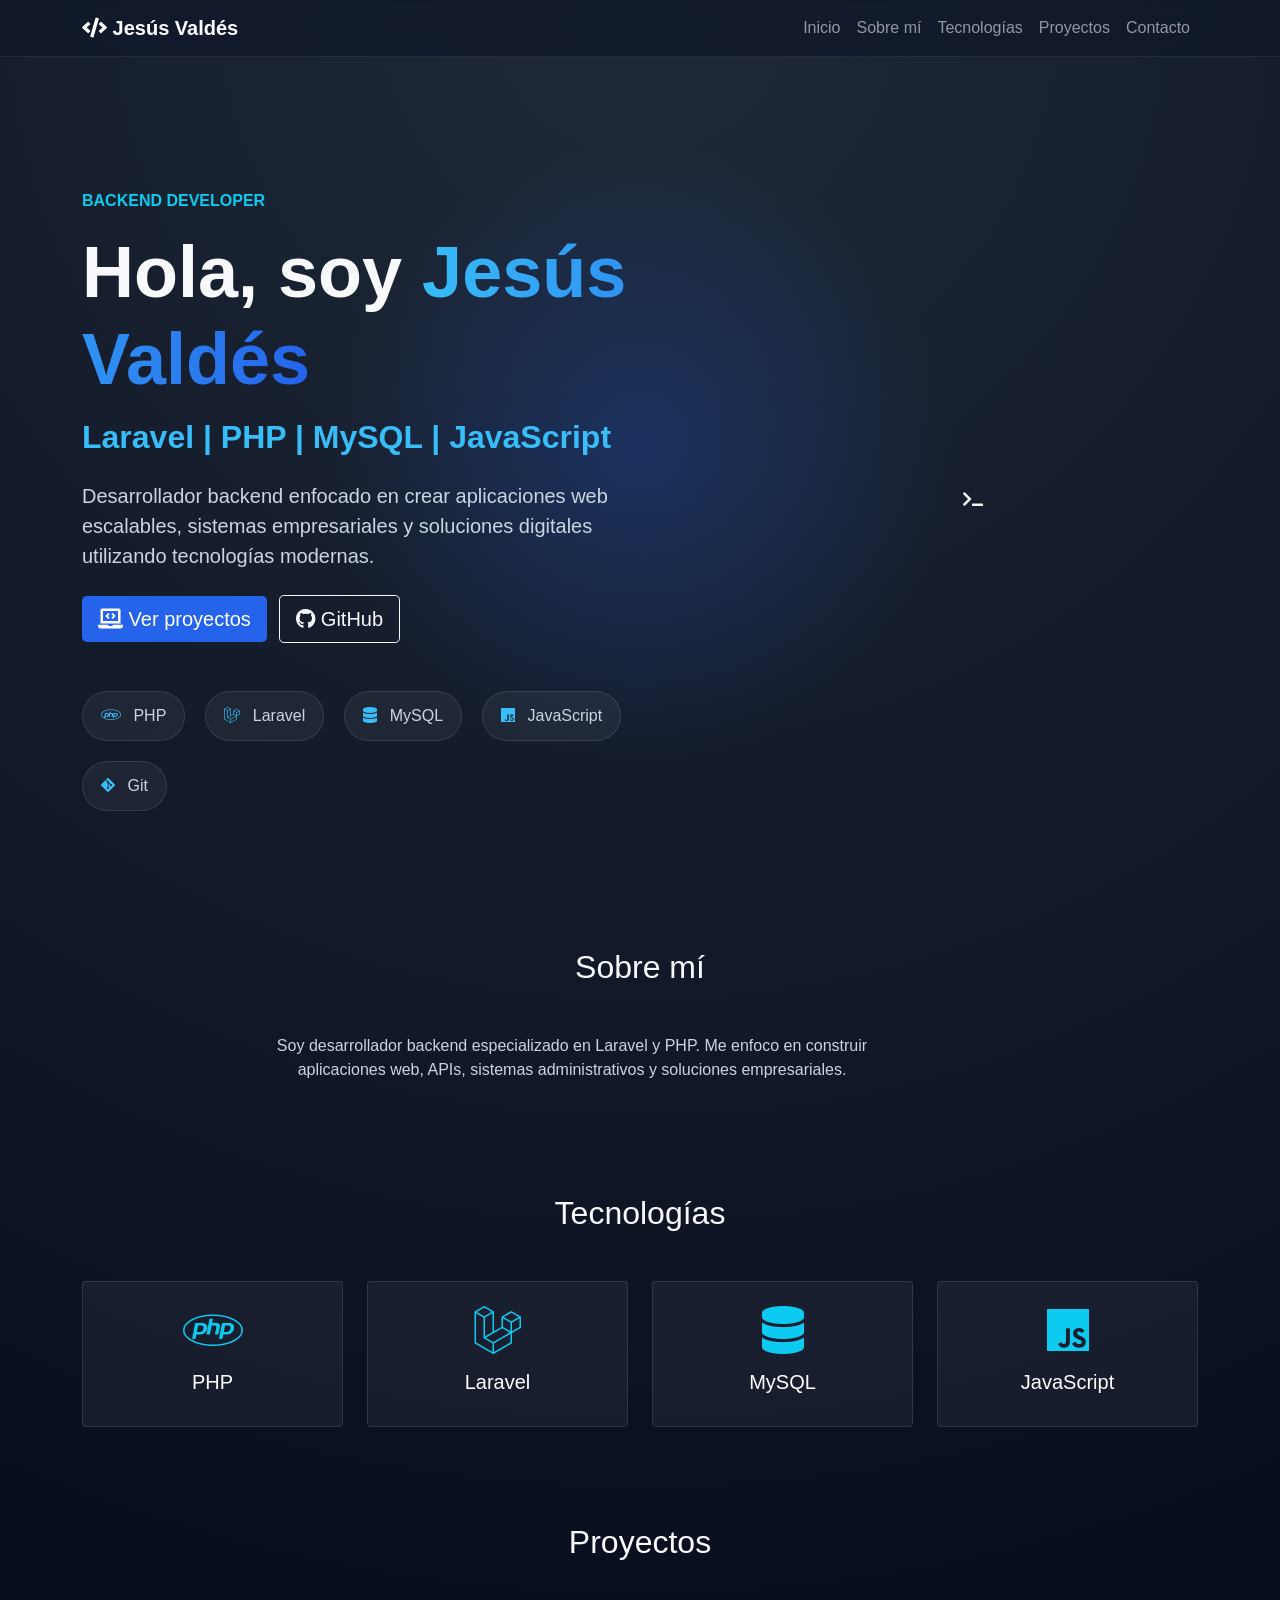
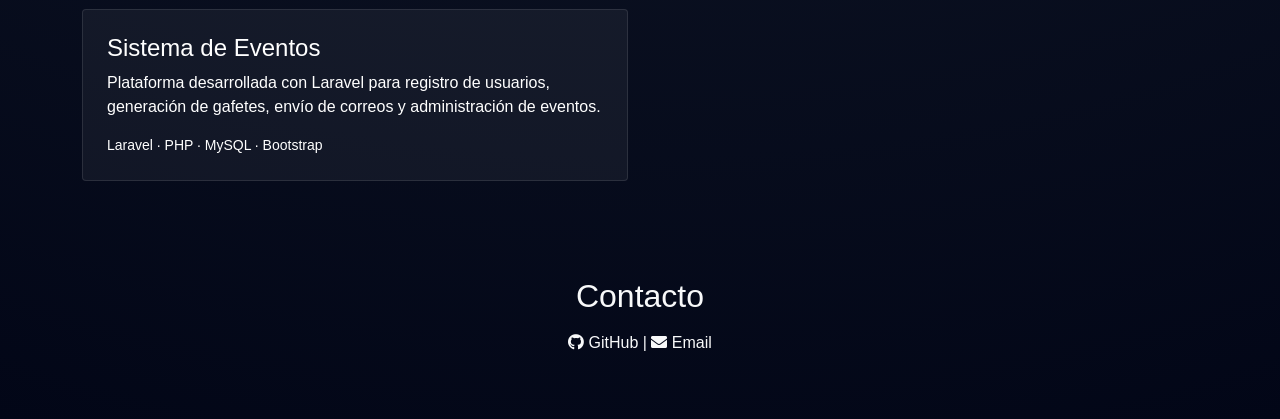
==== index.html @ e00a9fcf "Primer commit" ====
<!DOCTYPE html>
<html lang="es">

<head>

    <meta charset="UTF-8">
    <meta name="viewport" content="width=device-width, initial-scale=1.0">

    <title>Jesús Valdés | Backend Developer</title>

    <!-- Bootstrap -->
    <link rel="stylesheet" href="plugins/bootstrap-5.1.3/css/bootstrap.min.css">
    <!-- Font Awesome -->
    <link rel="stylesheet" href="plugins/fontawesome-free/css/all.min.css">
    <!-- CSS Personal -->
    <link rel="stylesheet" href="css/style.css?v=1.01">

</head>


<body class="bg-dark text-light">

    <nav class="navbar navbar-expand-lg navbar-dark fixed-top glass-navbar">
        <div class="container">
            <a class="navbar-brand fw-bold" href="#inicio">
                <i class="fas fa-code"></i>
                Jesús Valdés
            </a>

            <button class="navbar-toggler" type="button" data-bs-toggle="collapse" data-bs-target="#menu">
                <span class="navbar-toggler-icon"></span>
            </button>

            <div class="collapse navbar-collapse" id="menu">
                <ul class="navbar-nav ms-auto">
                    <li class="nav-item">
                        <a class="nav-link" href="#inicio">
                            Inicio
                        </a>
                    </li>

                    <li class="nav-item">
                        <a class="nav-link" href="#sobre-mi">
                            Sobre mí
                        </a>
                    </li>

                    <li class="nav-item">
                        <a class="nav-link" href="#skills">
                            Tecnologías
                        </a>
                    </li>

                    <li class="nav-item">
                        <a class="nav-link" href="#proyectos">
                            Proyectos
                        </a>
                    </li>

                    <li class="nav-item">
                        <a class="nav-link" href="#contacto">
                            Contacto
                        </a>
                    </li>
                </ul>
            </div>
        </div>
    </nav>

    <section id="inicio" class="hero-section min-vh-100 d-flex align-items-center">
        <div class="container">
            <div class="row align-items-center">
                <div class="col-lg-7">
                    <p class="text-uppercase text-info fw-bold">
                        Backend Developer
                    </p>

                    <h1 id="titulo" class="display-2 fw-bold">
                        Hola, soy
                        <span class="text-gradient">
                            Jesús Valdés
                        </span>
                    </h1>

                    <h2 class="developer-title mt-3">
                        Laravel | PHP | MySQL | JavaScript
                    </h2>

                    <p class="lead mt-4 description">
                        Desarrollador backend enfocado en crear
                        aplicaciones web escalables, sistemas
                        empresariales y soluciones digitales
                        utilizando tecnologías modernas.
                    </p>

                    <div class="mt-4">
                        <a href="#proyectos" class="btn btn-primary btn-lg me-2">
                            <i class="fas fa-laptop-code"></i>
                            Ver proyectos
                        </a>

                        <a href="https://github.com/JesusValdes1" target="_blank" class="btn btn-outline-light btn-lg">
                            <i class="fab fa-github"></i>
                            GitHub
                        </a>
                    </div>

                    <div class="tech-stack mt-5">
                        <span>
                            <i class="fab fa-php"></i>
                            PHP
                        </span>

                        <span>
                            <i class="fab fa-laravel"></i>
                            Laravel
                        </span>

                        <span>
                            <i class="fas fa-database"></i>
                            MySQL
                        </span>

                        <span>
                            <i class="fab fa-js"></i>
                            JavaScript
                        </span>

                        <span>
                            <i class="fab fa-git-alt"></i>
                            Git
                        </span>
                    </div>
                </div>

                <div class="col-lg-5 text-center">
                    <div class="developer-icon">
                        <i class="fas fa-terminal"></i>
                    </div>
                </div>
            </div>
        </div>
    </section>

    <section id="sobre-mi" class="py-5">
        <div class="container">
            <h2 class="text-center mb-5">
                Sobre mí
            </h2>

            <div class="row">
                <div class="col-lg-8 mx-auto">
                    <p class="text-center description">
                        Soy desarrollador backend especializado en
                        Laravel y PHP.

                        Me enfoco en construir aplicaciones web,
                        APIs, sistemas administrativos y soluciones
                        empresariales.
                    </p>
                </div>
            </div>
        </div>
    </section>

    <section id="skills" class="py-5">
        <div class="container">
            <h2 class="text-center mb-5">
                Tecnologías
            </h2>

            <div class="row g-4 text-center">
                <div class="col-md-3">
                    <div class="card p-4">
                        <i class="fab fa-php fa-3x text-info"></i>
                        <h5 class="mt-3">
                            PHP
                        </h5>
                    </div>
                </div>

                <div class="col-md-3">
                    <div class="card p-4">
                        <i class="fab fa-laravel fa-3x text-info"></i>
                        <h5 class="mt-3">
                            Laravel
                        </h5>
                    </div>
                </div>

                <div class="col-md-3">
                    <div class="card p-4">
                        <i class="fas fa-database fa-3x text-info"></i>
                        <h5 class="mt-3">
                            MySQL
                        </h5>
                    </div>
                </div>

                <div class="col-md-3">
                    <div class="card p-4">
                        <i class="fab fa-js fa-3x text-info"></i>
                        <h5 class="mt-3">
                            JavaScript
                        </h5>
                    </div>
                </div>
            </div>
        </div>
    </section>

    <section id="proyectos" class="py-5">
        <div class="container">
            <h2 class="text-center mb-5">
                Proyectos
            </h2>

            <div class="row g-4">
                <div class="col-md-6">
                    <div class="card p-4 h-100">
                        <h4>
                            Sistema de Eventos
                        </h4>

                        <p>
                            Plataforma desarrollada con Laravel para
                            registro de usuarios, generación de
                            gafetes, envío de correos y administración
                            de eventos.
                        </p>

                        <small>
                            Laravel · PHP · MySQL · Bootstrap
                        </small>
                    </div>
                </div>
            </div>
        </div>
    </section>

    <section id="contacto" class="py-5">
        <div class="container text-center">
            <h2>
                Contacto
            </h2>

            <p class="mt-3">
                <i class="fab fa-github"></i>
                GitHub
                |
                <i class="fas fa-envelope"></i>
                Email
            </p>
        </div>
    </section>

    <!-- Bootstrap JS -->
    <script src="plugins/bootstrap-5.1.3/js/bootstrap.bundle.min.js"></script>
    <!-- Anime.js -->
    <script src="plugins/animejs/anime.min.js"></script>
    <!-- JS Personal -->
    <script src="js/main.js?v=1.01"></script>

</body>

</html>
---- css/style.css ----
html {
    scroll-behavior: smooth;
}

body {
    background:
        radial-gradient(circle at top,
            #1f2937,
            #020617);
    font-family:
        'Segoe UI',
        Arial,
        sans-serif;
}

section {
    padding-top: 100px;
}

.glass-navbar {
    background:
        rgba(15, 23, 42, .75);
    backdrop-filter:
        blur(12px);
    border-bottom:
        1px solid rgba(255, 255, 255, .08);
}

.hero-section {
    background:
        radial-gradient(circle at center,
            rgba(37, 99, 235, .25),
            transparent 40%);
}

.text-gradient {
    background:
        linear-gradient(90deg,
            #38bdf8,
            #2563eb);
    -webkit-background-clip: text;
    color: transparent;
}

.developer-title {
    color: #38bdf8;
    font-weight: 700;
}

.description {
    color: #cbd5e1;
    max-width: 600px;
}

.btn-primary {
    background: #2563eb;
    border: none;
}

.btn-primary:hover {
    background: #1d4ed8;
}

.tech-stack {
    display: flex;
    gap: 20px;
    flex-wrap: wrap;
}

.tech-stack span {
    padding: 12px 18px;
    background:
        rgba(255, 255, 255, .05);
    border:
        1px solid rgba(255, 255, 255, .1);
    border-radius: 30px;
    color: #cbd5e1;
}

.tech-stack i {
    color: #38bdf8;
    margin-right: 8px;
}

.card {
    background:
        rgba(255, 255, 255, .05);
    color: white;
    border:
        1px solid rgba(255, 255, 255, .1);
}

.card:hover {
    transform: translateY(-8px);
    transition: .3s;
}
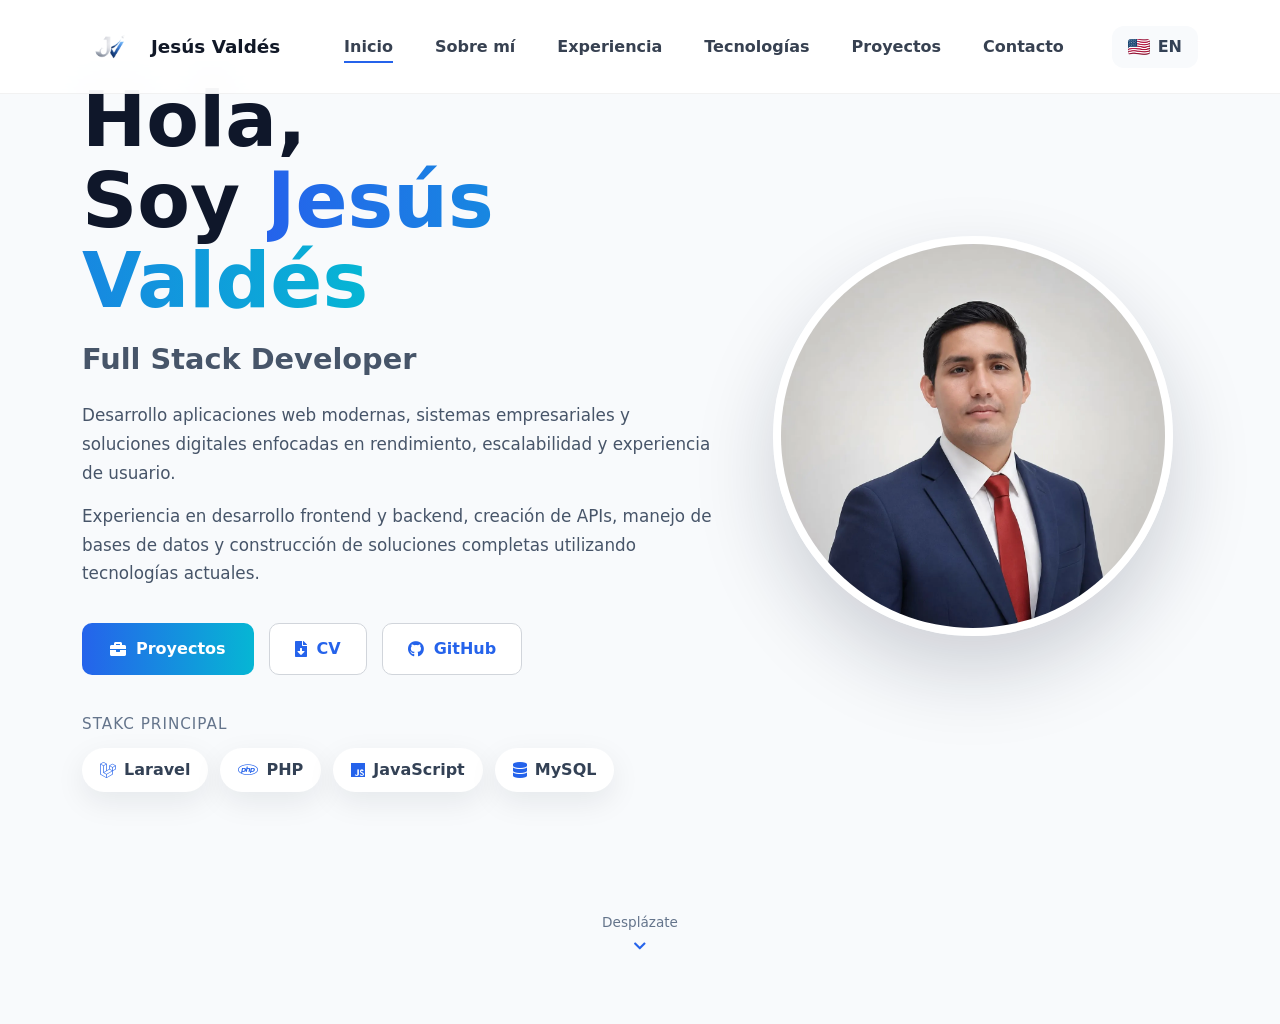
==== commit c9cbd31c: "Seccion home" ====
--- a/index.html
+++ b/index.html
@@ -18,247 +18,101 @@
 </head>
 
 
-<body class="bg-dark text-light">
+<body>
 
-    <nav class="navbar navbar-expand-lg navbar-dark fixed-top glass-navbar">
-        <div class="container">
-            <a class="navbar-brand fw-bold" href="#inicio">
-                <i class="fas fa-code"></i>
-                Jesús Valdés
-            </a>
+    <style>
+        .section-container {
+            position: relative;
+            width: 100%;
+            overflow: hidden;
+        }
 
-            <button class="navbar-toggler" type="button" data-bs-toggle="collapse" data-bs-target="#menu">
-                <span class="navbar-toggler-icon"></span>
-            </button>
+        .section-padding {
+            padding-top: var(--section-padding);
+            padding-bottom: var(--section-padding);
+        }
 
-            <div class="collapse navbar-collapse" id="menu">
-                <ul class="navbar-nav ms-auto">
-                    <li class="nav-item">
-                        <a class="nav-link" href="#inicio">
-                            Inicio
-                        </a>
-                    </li>
+        .container-custom {
+            max-width: var(--container-width);
+            margin: 0 auto;
+            padding-left: 20px;
+            padding-right: 20px;
+        }
 
-                    <li class="nav-item">
-                        <a class="nav-link" href="#sobre-mi">
-                            Sobre mí
-                        </a>
-                    </li>
+        .text-gradient {
+            background: linear-gradient(
+                90deg,
+                var(--color-primary),
+                var(--color-secondary)
+            );
+            -webkit-background-clip: text;
+            -webkit-text-fill-color: transparent;
+        }
 
-                    <li class="nav-item">
-                        <a class="nav-link" href="#skills">
-                            Tecnologías
-                        </a>
-                    </li>
+        .glass-card {
+            background: var(--bg-card);
+            border: 1px solid var(--border-color);
+            backdrop-filter: blur(15px);
+            border-radius: var(--radius-md);
+            box-shadow: var(--shadow-md);
+        }
 
-                    <li class="nav-item">
-                        <a class="nav-link" href="#proyectos">
-                            Proyectos
-                        </a>
-                    </li>
+        .btn-custom-primary {
+            background: linear-gradient(
+                90deg,
+                var(--color-primary),
+                var(--color-secondary)
+            );
+            color:white;
+            border:none;
+            border-radius: var(--radius-sm);
+            padding:12px 28px;
+            transition:var(--transition);
+        }
 
-                    <li class="nav-item">
-                        <a class="nav-link" href="#contacto">
-                            Contacto
-                        </a>
-                    </li>
-                </ul>
-            </div>
-        </div>
-    </nav>
+        .btn-custom-primary:hover {
+            transform:translateY(-3px);
+            box-shadow:var(--shadow-md);
+        }
+    </style>
 
-    <section id="inicio" class="hero-section min-vh-100 d-flex align-items-center">
-        <div class="container">
-            <div class="row align-items-center">
-                <div class="col-lg-7">
-                    <p class="text-uppercase text-info fw-bold">
-                        Backend Developer
-                    </p>
+    <div id="navbar"></div>
 
-                    <h1 id="titulo" class="display-2 fw-bold">
-                        Hola, soy
-                        <span class="text-gradient">
-                            Jesús Valdés
-                        </span>
-                    </h1>
+    <main>
+        <div id="home" class="section-container"></div>
 
-                    <h2 class="developer-title mt-3">
-                        Laravel | PHP | MySQL | JavaScript
-                    </h2>
+        <div id="about" class="section-container"></div>
 
-                    <p class="lead mt-4 description">
-                        Desarrollador backend enfocado en crear
-                        aplicaciones web escalables, sistemas
-                        empresariales y soluciones digitales
-                        utilizando tecnologías modernas.
-                    </p>
+        <div id="experience" class="section-container"></div>
 
-                    <div class="mt-4">
-                        <a href="#proyectos" class="btn btn-primary btn-lg me-2">
-                            <i class="fas fa-laptop-code"></i>
-                            Ver proyectos
-                        </a>
+        <div id="skills" class="section-container"></div>
 
-                        <a href="https://github.com/JesusValdes1" target="_blank" class="btn btn-outline-light btn-lg">
-                            <i class="fab fa-github"></i>
-                            GitHub
-                        </a>
-                    </div>
+        <div id="projects" class="section-container"></div>
 
-                    <div class="tech-stack mt-5">
-                        <span>
-                            <i class="fab fa-php"></i>
-                            PHP
-                        </span>
+        <div id="contact" class="section-container"></div>
+    </main>
 
-                        <span>
-                            <i class="fab fa-laravel"></i>
-                            Laravel
-                        </span>
+    <div id="footer"></div>
 
-                        <span>
-                            <i class="fas fa-database"></i>
-                            MySQL
-                        </span>
-
-                        <span>
-                            <i class="fab fa-js"></i>
-                            JavaScript
-                        </span>
-
-                        <span>
-                            <i class="fab fa-git-alt"></i>
-                            Git
-                        </span>
-                    </div>
-                </div>
-
-                <div class="col-lg-5 text-center">
-                    <div class="developer-icon">
-                        <i class="fas fa-terminal"></i>
-                    </div>
-                </div>
-            </div>
-        </div>
-    </section>
-
-    <section id="sobre-mi" class="py-5">
-        <div class="container">
-            <h2 class="text-center mb-5">
-                Sobre mí
-            </h2>
-
-            <div class="row">
-                <div class="col-lg-8 mx-auto">
-                    <p class="text-center description">
-                        Soy desarrollador backend especializado en
-                        Laravel y PHP.
-
-                        Me enfoco en construir aplicaciones web,
-                        APIs, sistemas administrativos y soluciones
-                        empresariales.
-                    </p>
-                </div>
-            </div>
-        </div>
-    </section>
-
-    <section id="skills" class="py-5">
-        <div class="container">
-            <h2 class="text-center mb-5">
-                Tecnologías
-            </h2>
-
-            <div class="row g-4 text-center">
-                <div class="col-md-3">
-                    <div class="card p-4">
-                        <i class="fab fa-php fa-3x text-info"></i>
-                        <h5 class="mt-3">
-                            PHP
-                        </h5>
-                    </div>
-                </div>
-
-                <div class="col-md-3">
-                    <div class="card p-4">
-                        <i class="fab fa-laravel fa-3x text-info"></i>
-                        <h5 class="mt-3">
-                            Laravel
-                        </h5>
-                    </div>
-                </div>
-
-                <div class="col-md-3">
-                    <div class="card p-4">
-                        <i class="fas fa-database fa-3x text-info"></i>
-                        <h5 class="mt-3">
-                            MySQL
-                        </h5>
-                    </div>
-                </div>
-
-                <div class="col-md-3">
-                    <div class="card p-4">
-                        <i class="fab fa-js fa-3x text-info"></i>
-                        <h5 class="mt-3">
-                            JavaScript
-                        </h5>
-                    </div>
-                </div>
-            </div>
-        </div>
-    </section>
-
-    <section id="proyectos" class="py-5">
-        <div class="container">
-            <h2 class="text-center mb-5">
-                Proyectos
-            </h2>
-
-            <div class="row g-4">
-                <div class="col-md-6">
-                    <div class="card p-4 h-100">
-                        <h4>
-                            Sistema de Eventos
-                        </h4>
-
-                        <p>
-                            Plataforma desarrollada con Laravel para
-                            registro de usuarios, generación de
-                            gafetes, envío de correos y administración
-                            de eventos.
-                        </p>
-
-                        <small>
-                            Laravel · PHP · MySQL · Bootstrap
-                        </small>
-                    </div>
-                </div>
-            </div>
-        </div>
-    </section>
-
-    <section id="contacto" class="py-5">
-        <div class="container text-center">
-            <h2>
-                Contacto
-            </h2>
-
-            <p class="mt-3">
-                <i class="fab fa-github"></i>
-                GitHub
-                |
-                <i class="fas fa-envelope"></i>
-                Email
-            </p>
-        </div>
-    </section>
-
-    <!-- Bootstrap JS -->
+    <!-- Bootstrap -->
     <script src="plugins/bootstrap-5.1.3/js/bootstrap.bundle.min.js"></script>
     <!-- Anime.js -->
     <script src="plugins/animejs/anime.min.js"></script>
-    <!-- JS Personal -->
+    <!-- Configuración -->
+    <script src="js/config.js?v=1.00"></script>
+    <!-- Loader -->
+    <script src="js/loader.js?v=1.00"></script>
+    <!-- Módulos -->
+    <script src="js/navbar.js?v=1.00"></script>
+    <script src="js/home.js?v=1.00"></script>
+    <script src="js/about.js?v=1.00"></script>
+    <script src="js/experience.js?v=1.00"></script>
+    <script src="js/skills.js?v=1.00"></script>
+    <script src="js/projects.js?v=1.00"></script>
+    <script src="js/contact.js?v=1.00"></script>
+    <script src="js/footer.js?v=1.00"></script>
+    <script src="js/animations.js?v=1.00"></script>
+    <!-- Principal -->
     <script src="js/main.js?v=1.01"></script>
 
 </body>
--- a/css/style.css
+++ b/css/style.css
@@ -1,96 +1,48 @@
+@import url("navbar.css?v=1.00");
+@import url("home.css?v=1.00");
+@import url("about.css?v=1.00");
+@import url("experience.css?v=1.00");
+@import url("skills.css?v=1.00");
+@import url("projects.css?v=1.00");
+@import url("contact.css?v=1.00");
+@import url("footer.css?v=1.00");
+@import url("animations.css?v=1.00");
+
+:root {
+    --color-primary: #2563EB;
+    --color-secondary: #06B6D4;
+    --bg-body: #F8FAFC;
+    --bg-section: #FFFFFF;
+    --bg-card: rgba(255, 255, 255, .85);
+    --text-primary: #0F172A;
+    --text-secondary: #475569;
+    --text-muted: #64748B;
+    --border-color: rgba(15, 23, 42, .08);
+    --shadow-sm:
+        0 10px 30px rgba(15, 23, 42, .08);
+    --shadow-md:
+        0 20px 50px rgba(15, 23, 42, .12);
+    --shadow-lg:
+        0 35px 80px rgba(15, 23, 42, .18);
+    --radius-sm: 10px;
+    --radius-md: 18px;
+    --radius-lg: 28px;
+    --section-padding: 120px;
+    --container-width: 1320px;
+    --transition: .35s ease;
+}
+
+* {
+    margin: 0;
+    padding: 0;
+    box-sizing: border-box;
+}
+
 html {
     scroll-behavior: smooth;
 }
 
 body {
-    background:
-        radial-gradient(circle at top,
-            #1f2937,
-            #020617);
-    font-family:
-        'Segoe UI',
-        Arial,
-        sans-serif;
-}
-
-section {
-    padding-top: 100px;
-}
-
-.glass-navbar {
-    background:
-        rgba(15, 23, 42, .75);
-    backdrop-filter:
-        blur(12px);
-    border-bottom:
-        1px solid rgba(255, 255, 255, .08);
-}
-
-.hero-section {
-    background:
-        radial-gradient(circle at center,
-            rgba(37, 99, 235, .25),
-            transparent 40%);
-}
-
-.text-gradient {
-    background:
-        linear-gradient(90deg,
-            #38bdf8,
-            #2563eb);
-    -webkit-background-clip: text;
-    color: transparent;
-}
-
-.developer-title {
-    color: #38bdf8;
-    font-weight: 700;
-}
-
-.description {
-    color: #cbd5e1;
-    max-width: 600px;
-}
-
-.btn-primary {
-    background: #2563eb;
-    border: none;
-}
-
-.btn-primary:hover {
-    background: #1d4ed8;
-}
-
-.tech-stack {
-    display: flex;
-    gap: 20px;
-    flex-wrap: wrap;
-}
-
-.tech-stack span {
-    padding: 12px 18px;
-    background:
-        rgba(255, 255, 255, .05);
-    border:
-        1px solid rgba(255, 255, 255, .1);
-    border-radius: 30px;
-    color: #cbd5e1;
-}
-
-.tech-stack i {
-    color: #38bdf8;
-    margin-right: 8px;
-}
-
-.card {
-    background:
-        rgba(255, 255, 255, .05);
-    color: white;
-    border:
-        1px solid rgba(255, 255, 255, .1);
-}
-
-.card:hover {
-    transform: translateY(-8px);
-    transition: .3s;
+    background: var(--bg-body);
+    color: var(--text-primary);
 }
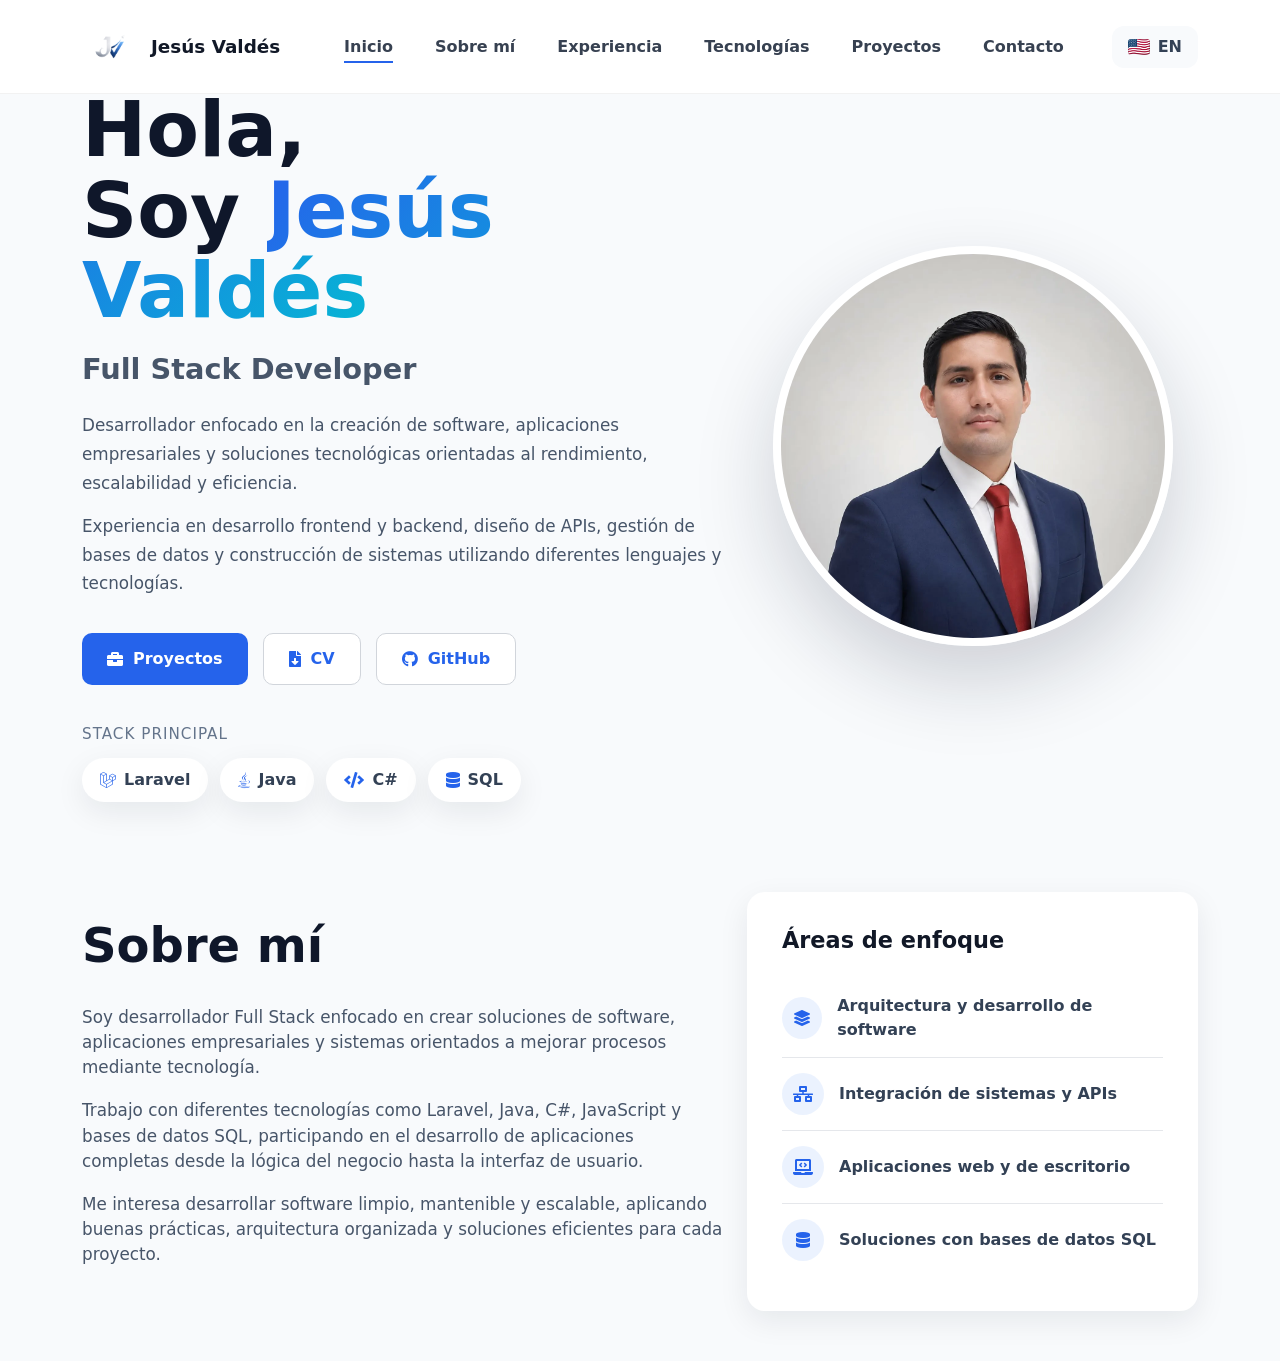
==== commit a0108bc6: "Seccion about" ====
--- a/index.html
+++ b/index.html
@@ -6,75 +6,22 @@
     <meta charset="UTF-8">
     <meta name="viewport" content="width=device-width, initial-scale=1.0">
 
-    <title>Jesús Valdés | Backend Developer</title>
+    <title>Jesús Valdés | Full Stack Developer</title>
+    <meta name="description"
+        content="Portafolio profesional de Jesús Valdés, Full Stack Developer especializado en desarrollo de software, aplicaciones empresariales, APIs y soluciones tecnológicas.">
+    <link rel="icon" type="image/webp" href="assets/img/logo.webp">
 
     <!-- Bootstrap -->
     <link rel="stylesheet" href="plugins/bootstrap-5.1.3/css/bootstrap.min.css">
     <!-- Font Awesome -->
     <link rel="stylesheet" href="plugins/fontawesome-free/css/all.min.css">
     <!-- CSS Personal -->
-    <link rel="stylesheet" href="css/style.css?v=1.01">
+    <link rel="stylesheet" href="css/style.css?v=1.02">
 
 </head>
 
 
 <body>
-
-    <style>
-        .section-container {
-            position: relative;
-            width: 100%;
-            overflow: hidden;
-        }
-
-        .section-padding {
-            padding-top: var(--section-padding);
-            padding-bottom: var(--section-padding);
-        }
-
-        .container-custom {
-            max-width: var(--container-width);
-            margin: 0 auto;
-            padding-left: 20px;
-            padding-right: 20px;
-        }
-
-        .text-gradient {
-            background: linear-gradient(
-                90deg,
-                var(--color-primary),
-                var(--color-secondary)
-            );
-            -webkit-background-clip: text;
-            -webkit-text-fill-color: transparent;
-        }
-
-        .glass-card {
-            background: var(--bg-card);
-            border: 1px solid var(--border-color);
-            backdrop-filter: blur(15px);
-            border-radius: var(--radius-md);
-            box-shadow: var(--shadow-md);
-        }
-
-        .btn-custom-primary {
-            background: linear-gradient(
-                90deg,
-                var(--color-primary),
-                var(--color-secondary)
-            );
-            color:white;
-            border:none;
-            border-radius: var(--radius-sm);
-            padding:12px 28px;
-            transition:var(--transition);
-        }
-
-        .btn-custom-primary:hover {
-            transform:translateY(-3px);
-            box-shadow:var(--shadow-md);
-        }
-    </style>
 
     <div id="navbar"></div>
 
@@ -113,7 +60,7 @@
     <script src="js/footer.js?v=1.00"></script>
     <script src="js/animations.js?v=1.00"></script>
     <!-- Principal -->
-    <script src="js/main.js?v=1.01"></script>
+    <script src="js/main.js?v=1.02"></script>
 
 </body>
 
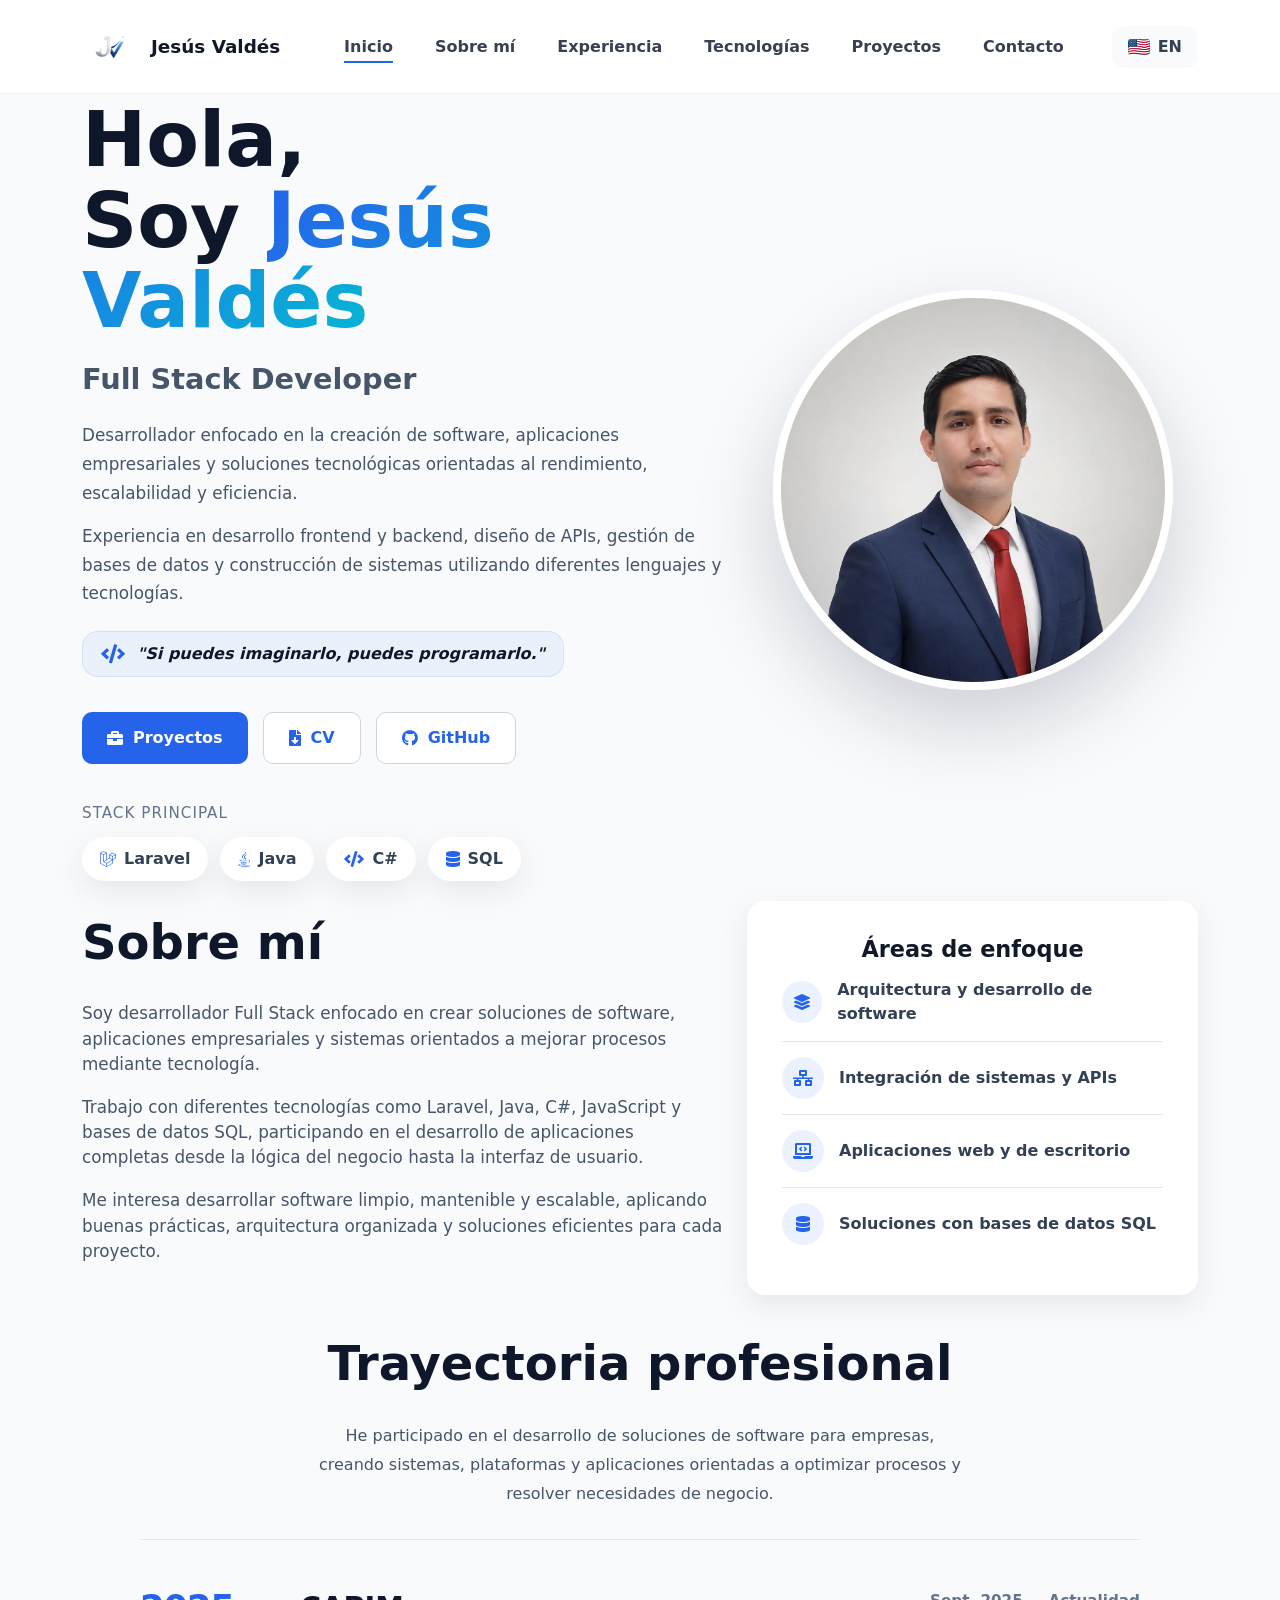
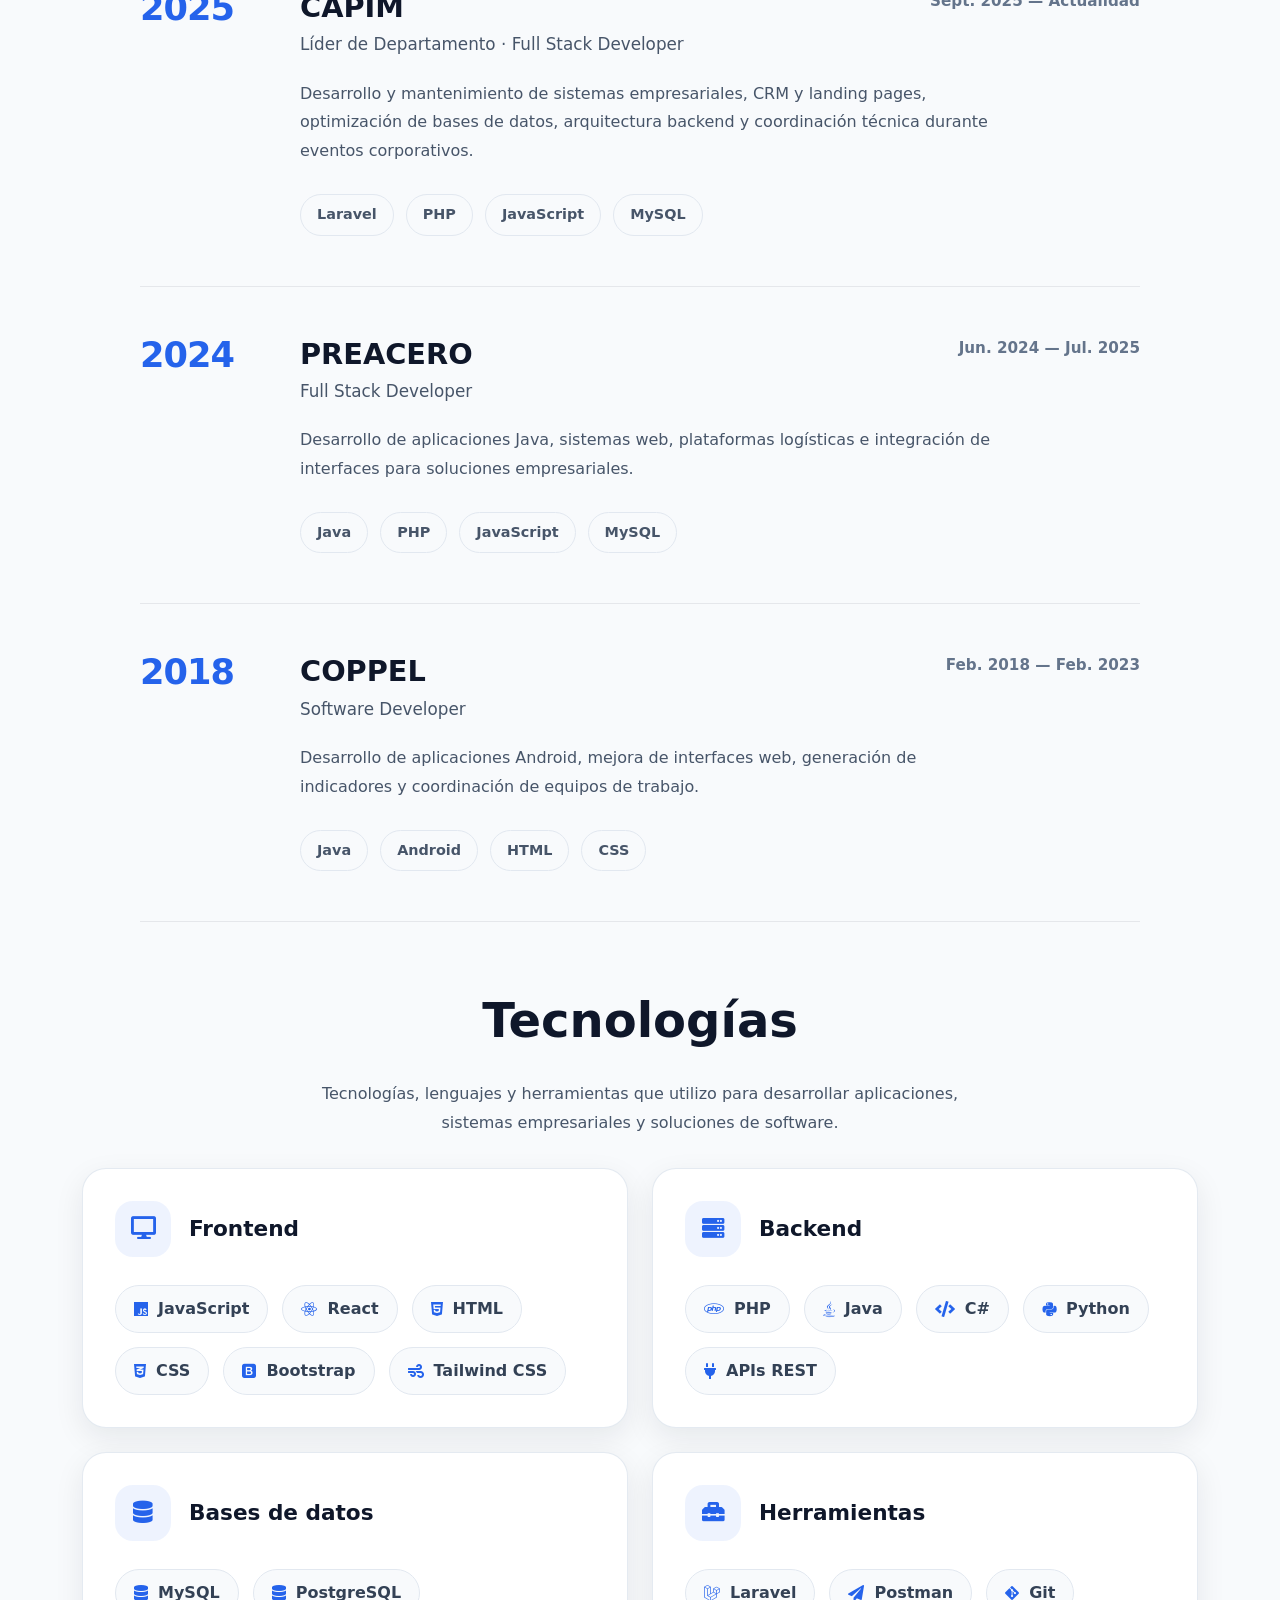
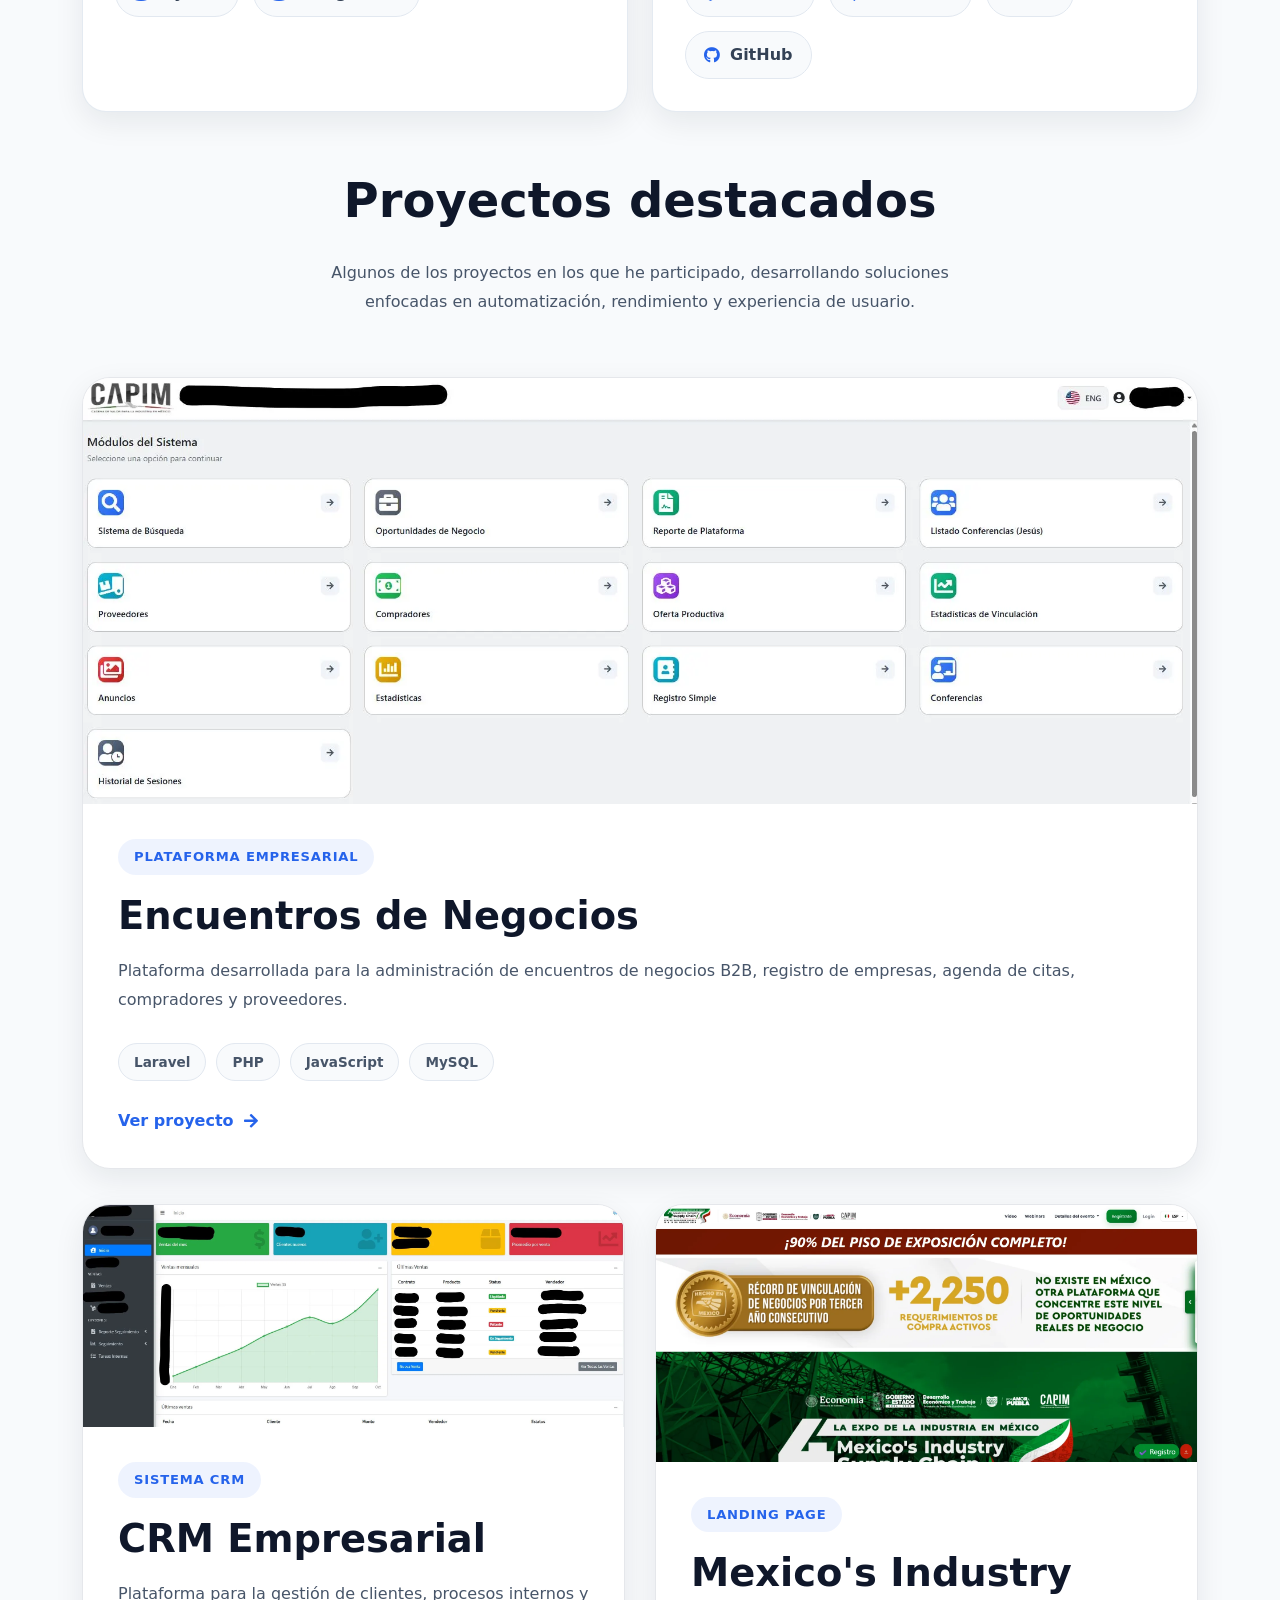
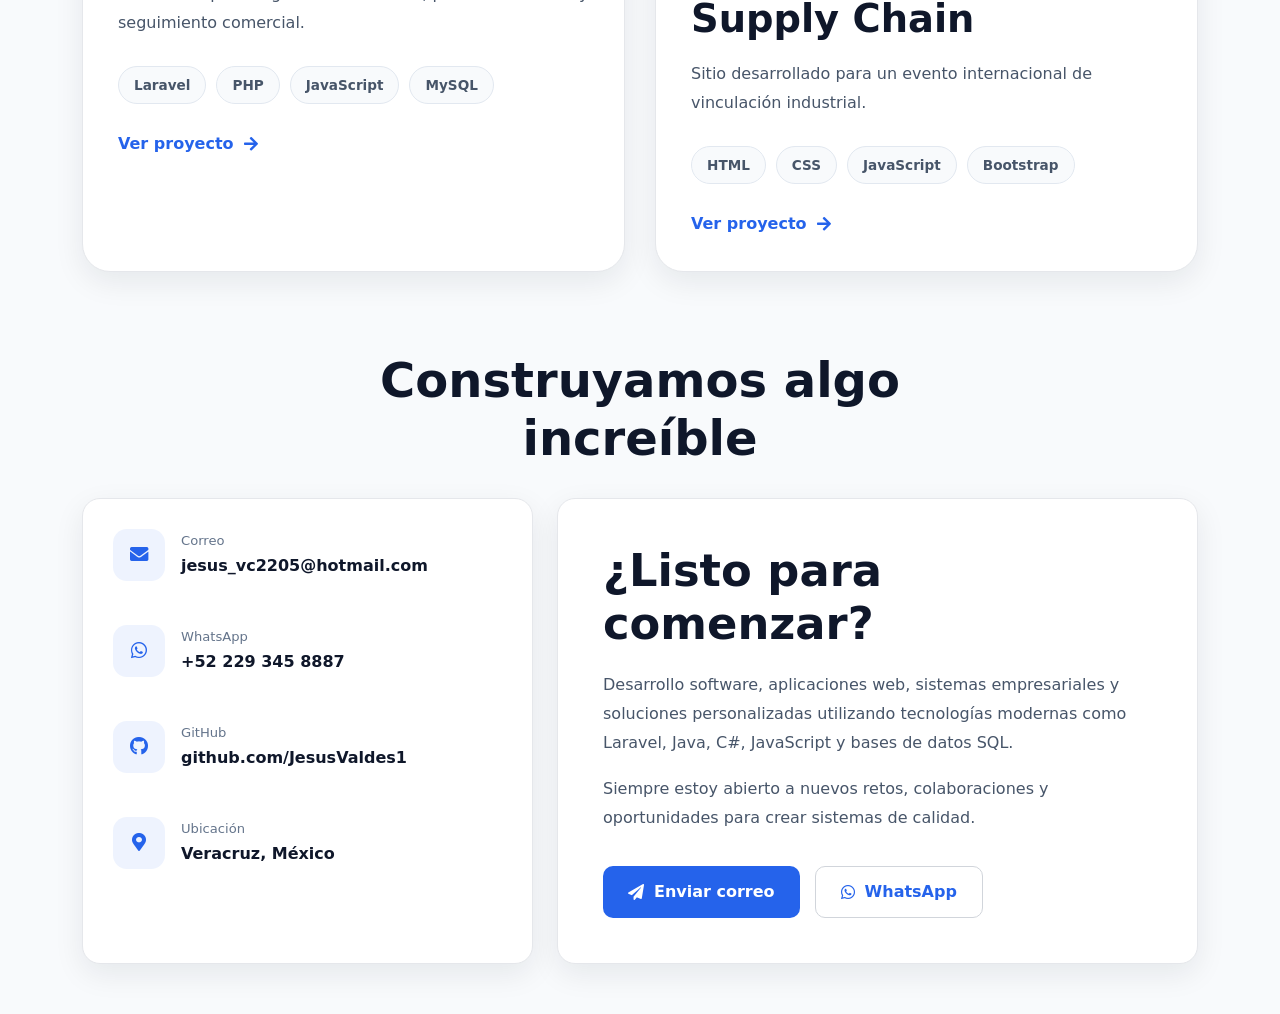
==== commit e0d340cc: "Animacion en home" ====
--- a/index.html
+++ b/index.html
@@ -57,7 +57,6 @@
     <script src="js/skills.js?v=1.00"></script>
     <script src="js/projects.js?v=1.00"></script>
     <script src="js/contact.js?v=1.00"></script>
-    <script src="js/footer.js?v=1.00"></script>
     <script src="js/animations.js?v=1.00"></script>
     <!-- Principal -->
     <script src="js/main.js?v=1.02"></script>
--- a/css/style.css
+++ b/css/style.css
@@ -5,7 +5,6 @@
 @import url("skills.css?v=1.00");
 @import url("projects.css?v=1.00");
 @import url("contact.css?v=1.00");
-@import url("footer.css?v=1.00");
 @import url("animations.css?v=1.00");
 
 :root {
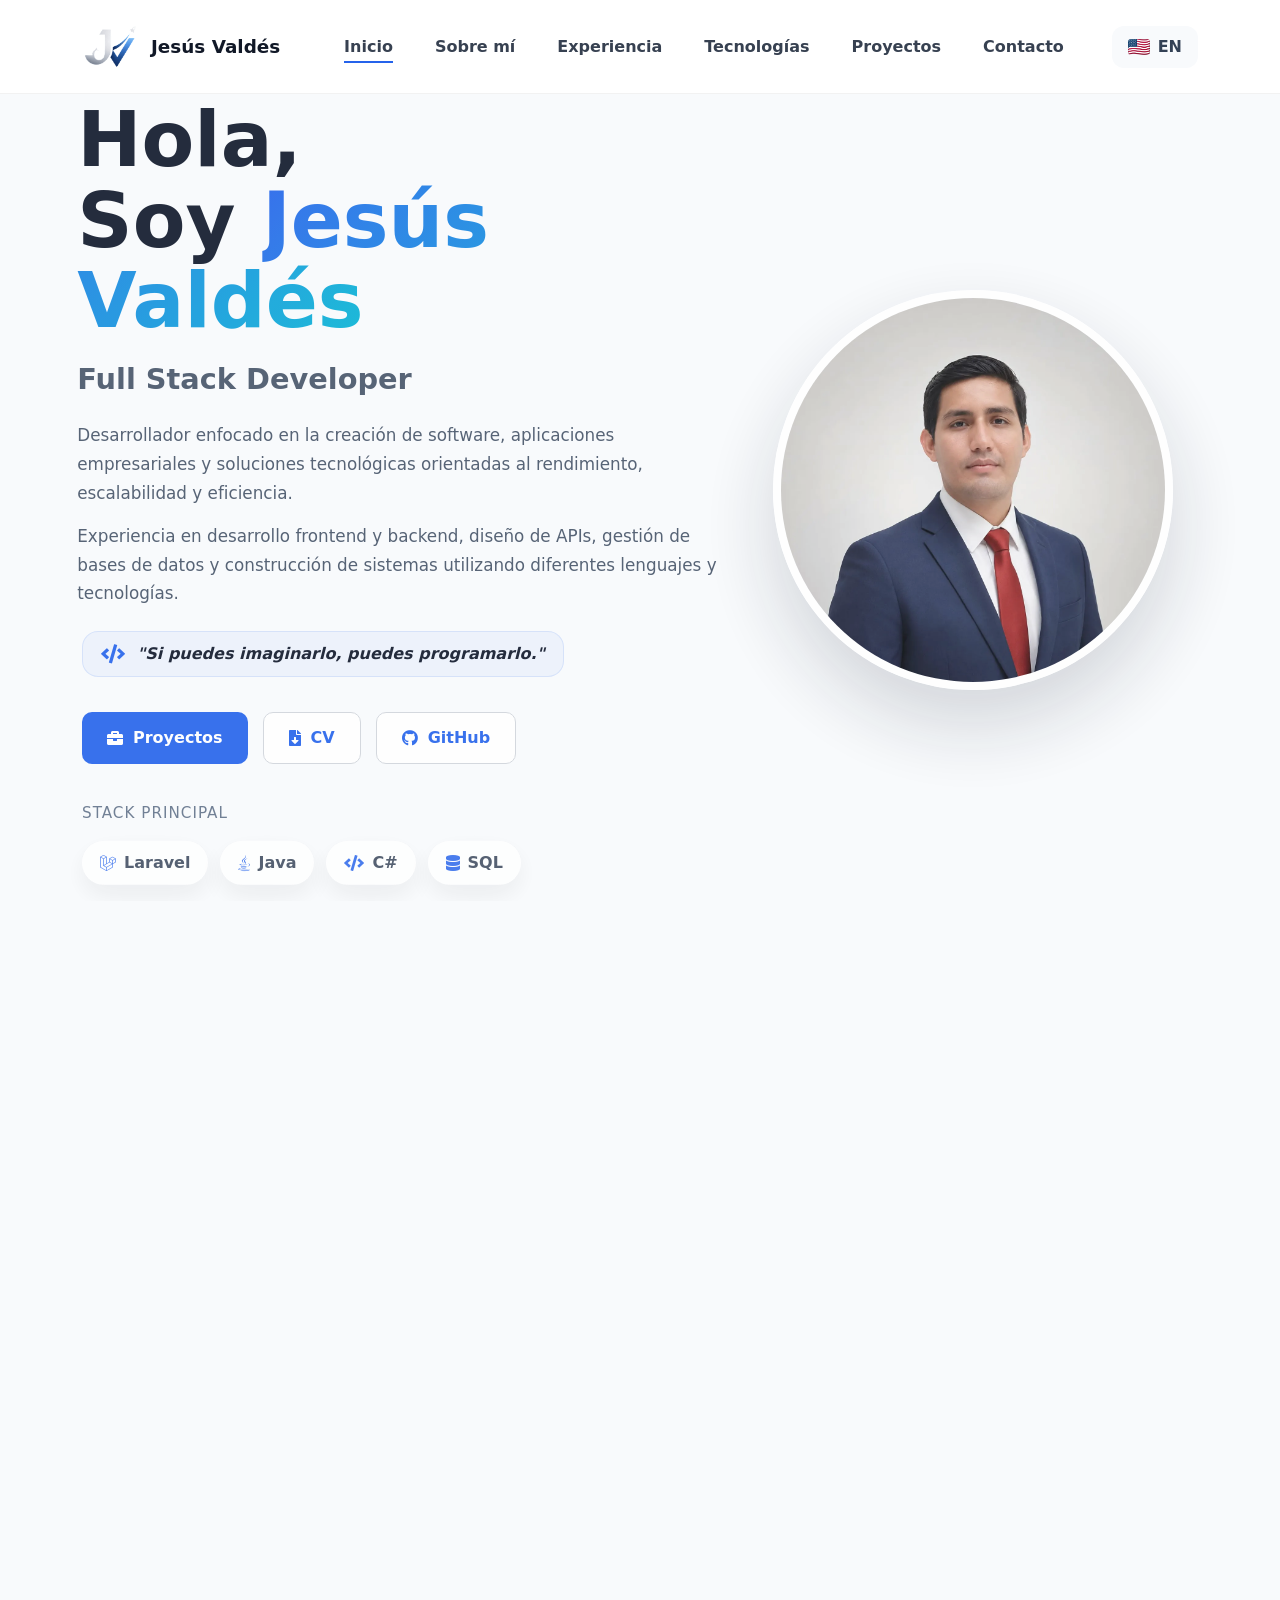
==== commit 81b4a3ce: "Se agrega secciones traducidas" ====
--- a/index.html
+++ b/index.html
@@ -58,6 +58,7 @@
     <script src="js/projects.js?v=1.00"></script>
     <script src="js/contact.js?v=1.00"></script>
     <script src="js/animations.js?v=1.00"></script>
+    <script src="js/language.js?v=1.00"></script>
     <!-- Principal -->
     <script src="js/main.js?v=1.02"></script>
 
--- a/css/style.css
+++ b/css/style.css
@@ -44,4 +44,21 @@
 body {
     background: var(--bg-body);
     color: var(--text-primary);
+}
+
+html,
+body {
+    overflow-x: hidden;
+}
+
+section {
+    overflow: hidden;
+}
+
+.animate {
+    opacity: 0;
+}
+
+.stagger>* {
+    opacity: 0;
 }
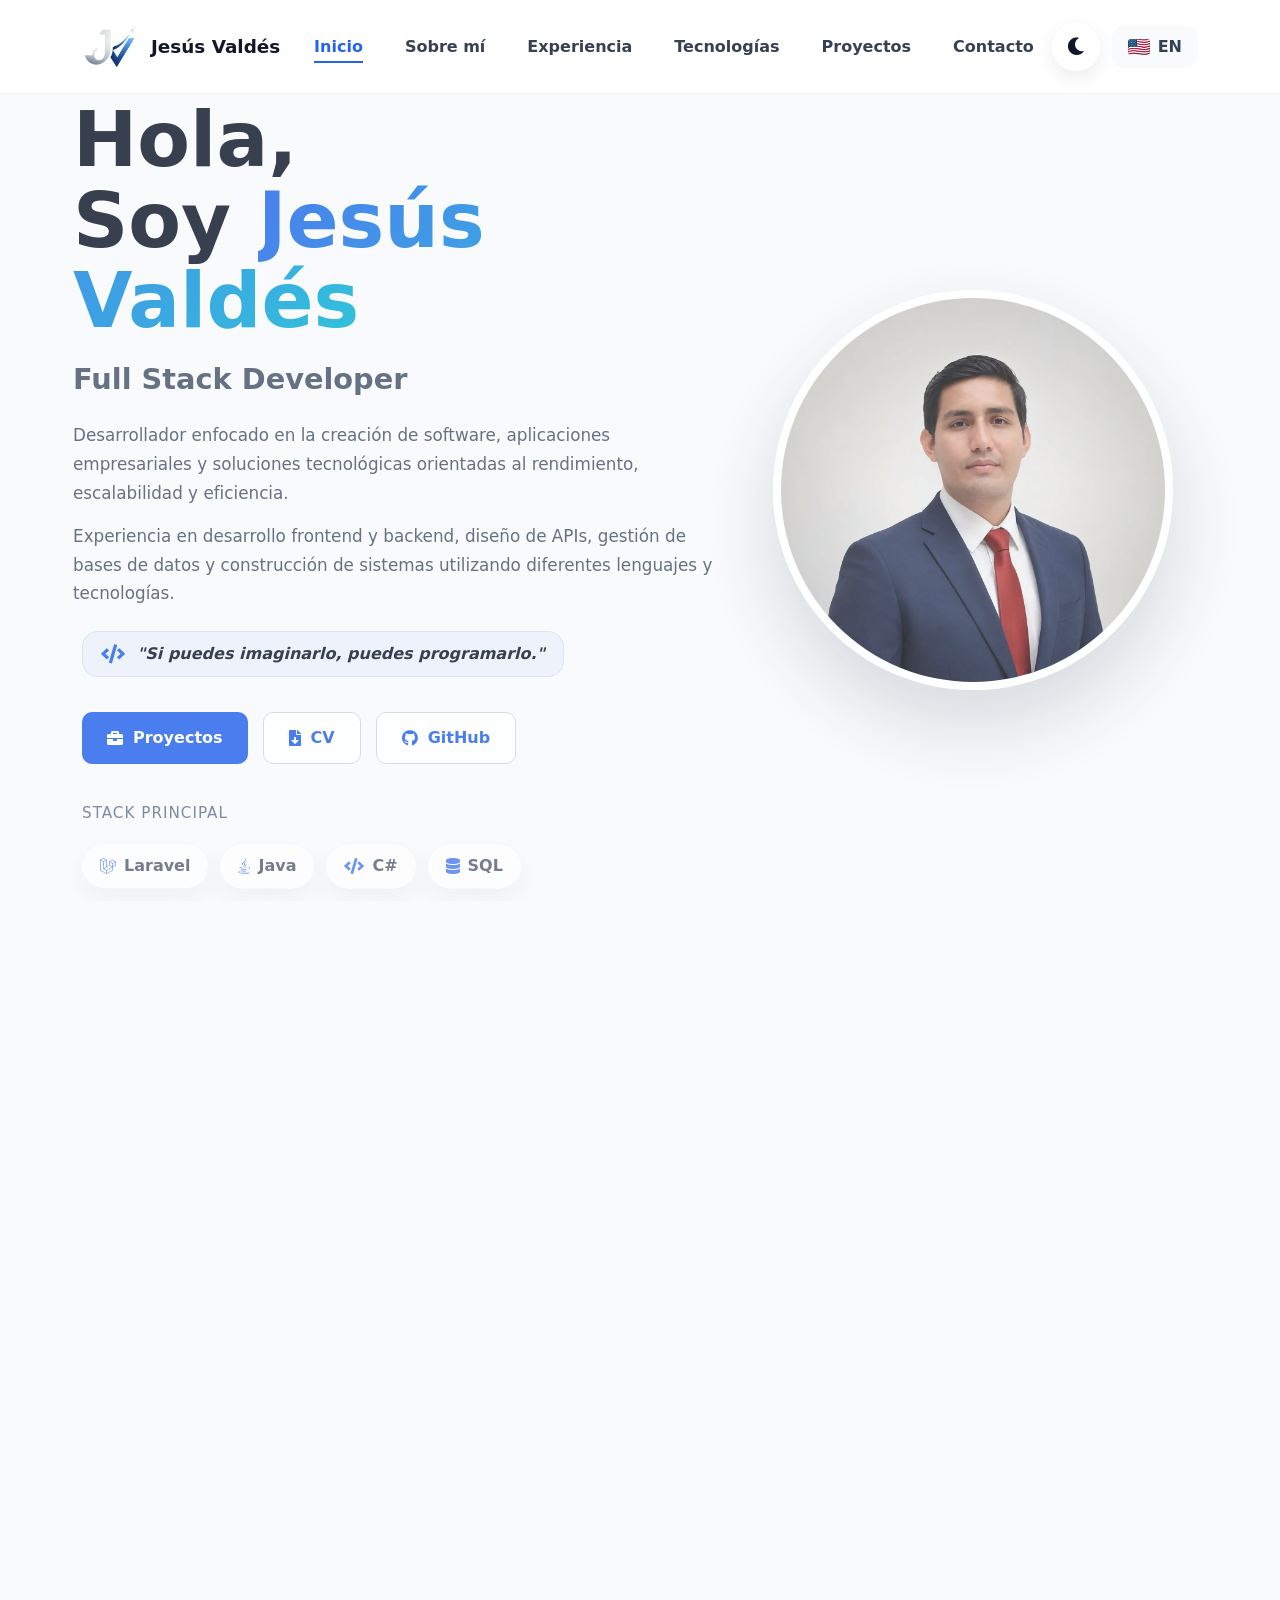
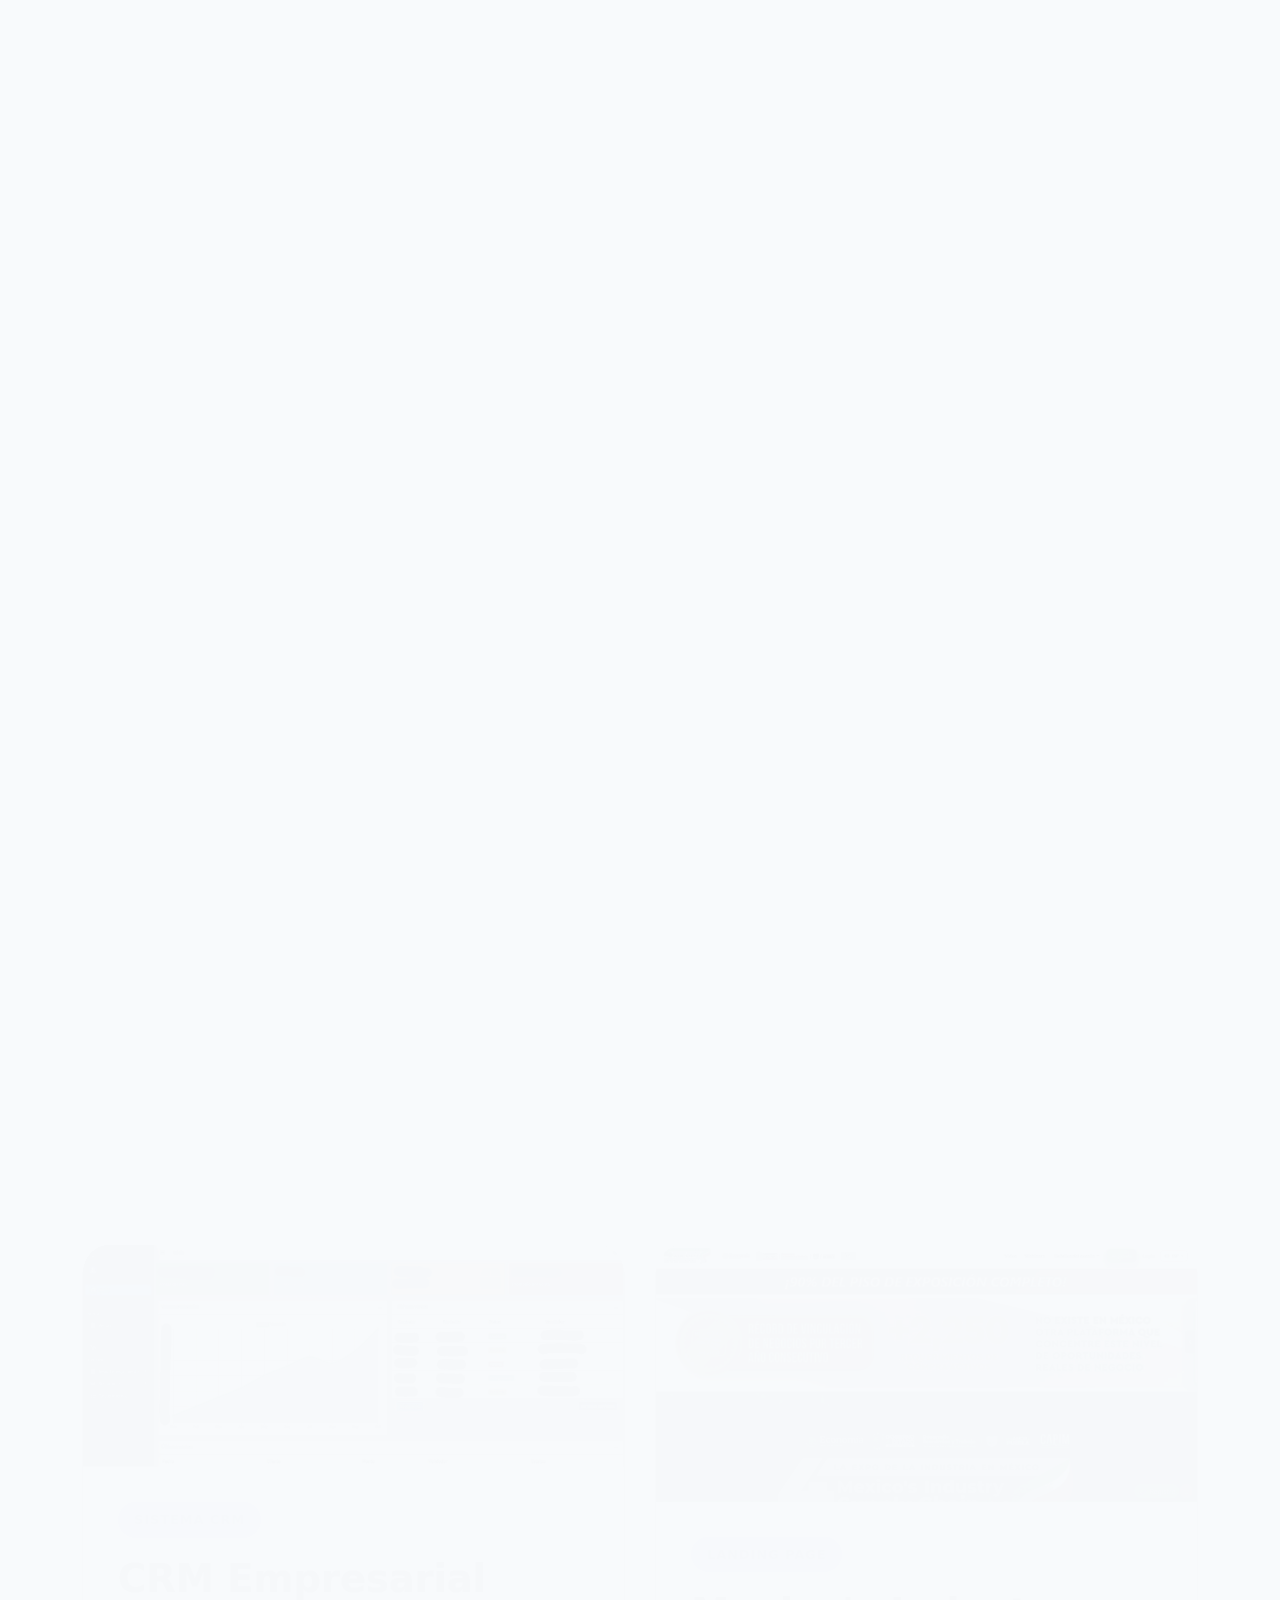
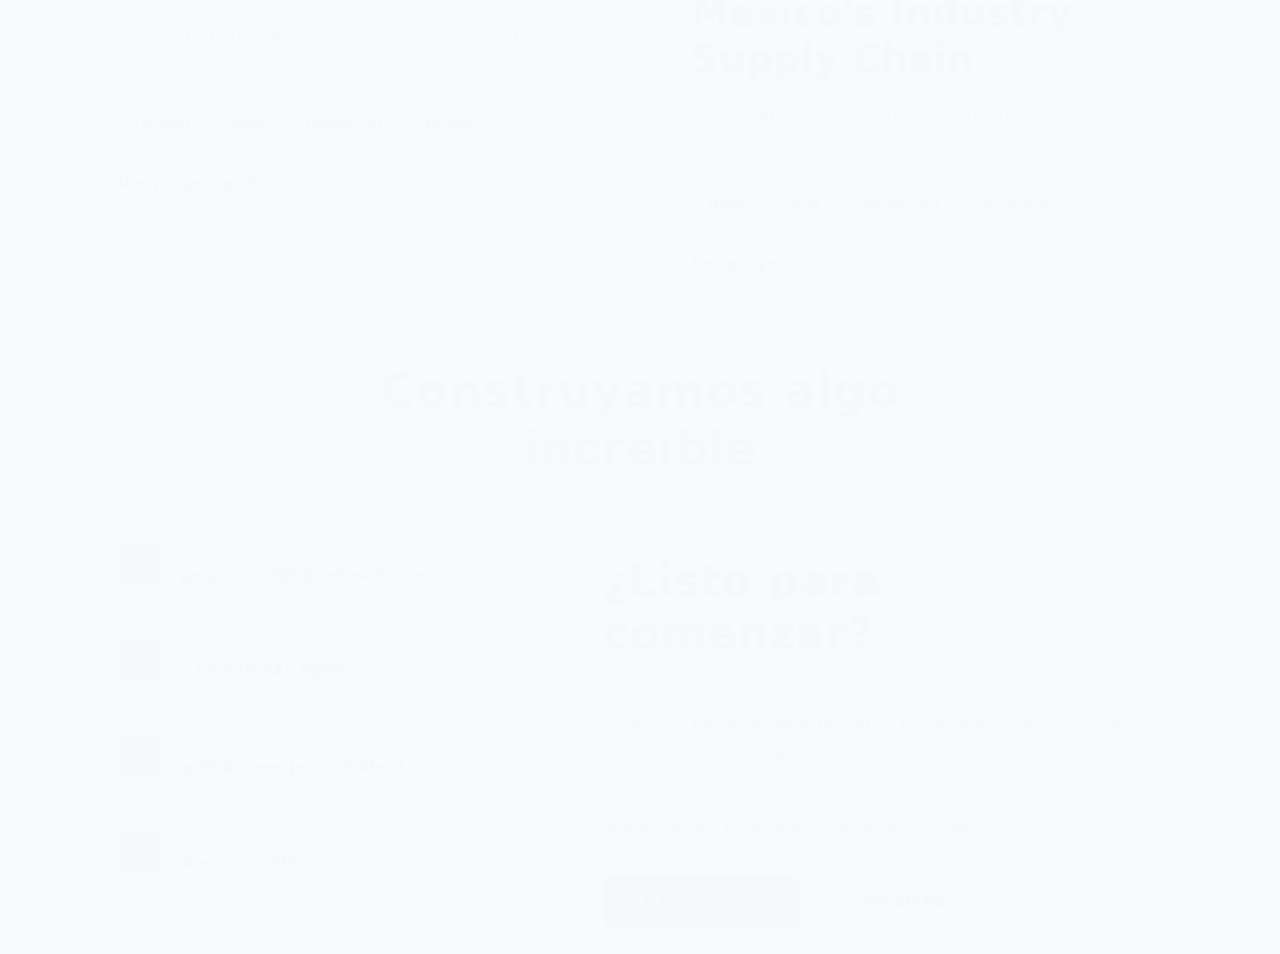
==== commit 55f0c79d: "Se agrega tema dark en navbar" ====
--- a/index.html
+++ b/index.html
@@ -59,6 +59,7 @@
     <script src="js/contact.js?v=1.00"></script>
     <script src="js/animations.js?v=1.00"></script>
     <script src="js/language.js?v=1.00"></script>
+    <script src="js/theme.js?v=1.00"></script>
     <!-- Principal -->
     <script src="js/main.js?v=1.02"></script>
 
--- a/css/style.css
+++ b/css/style.css
@@ -8,27 +8,84 @@
 @import url("animations.css?v=1.00");
 
 :root {
+    /* Colores principales */
     --color-primary: #2563EB;
     --color-secondary: #06B6D4;
+
+    /* Fondos */
     --bg-body: #F8FAFC;
     --bg-section: #FFFFFF;
     --bg-card: rgba(255, 255, 255, .85);
+
+    /* Texto */
     --text-primary: #0F172A;
     --text-secondary: #475569;
     --text-muted: #64748B;
+
+    /* Bordes */
     --border-color: rgba(15, 23, 42, .08);
-    --shadow-sm:
-        0 10px 30px rgba(15, 23, 42, .08);
-    --shadow-md:
-        0 20px 50px rgba(15, 23, 42, .12);
-    --shadow-lg:
-        0 35px 80px rgba(15, 23, 42, .18);
+
+    /* Sombras */
+    --shadow-sm: 0 10px 30px rgba(15, 23, 42, .08);
+    --shadow-md: 0 20px 50px rgba(15, 23, 42, .12);
+    --shadow-lg: 0 35px 80px rgba(15, 23, 42, .18);
+
+    /* Extras */
     --radius-sm: 10px;
     --radius-md: 18px;
     --radius-lg: 28px;
+
     --section-padding: 120px;
     --container-width: 1320px;
     --transition: .35s ease;
+
+    /* NAVBAR */
+    --navbar-bg: rgba(255, 255, 255, .90);
+    --navbar-border: rgba(0, 0, 0, .05);
+    --navbar-text: #111827;
+    --navbar-text-secondary: #374151;
+    --navbar-button-bg: #f8fafc;
+    --navbar-button-hover: #e2e8f0;
+    --navbar-button-text: #334155;
+    --mobile-menu-bg: #ffffff;
+    --mobile-menu-border: #ececec;
+}
+
+/* ========== TEMA OSCURO ========== */
+[data-theme="dark"] {
+    /* Colores principales */
+    --color-primary: #3B82F6;
+    --color-secondary: #22D3EE;
+
+    /* Fondos */
+    --bg-body: #0F172A;
+    --bg-section: #111827;
+    --bg-card: rgba(30, 41, 59, .88);
+
+    /* Texto */
+    --text-primary: #F8FAFC;
+    --text-secondary: #CBD5E1;
+    --text-muted: #94A3B8;
+
+    /* Bordes */
+    --border-color: rgba(255, 255, 255, .08);
+
+    /* Sombras */
+    --shadow-sm: 0 10px 30px rgba(0, 0, 0, .30);
+    --shadow-md: 0 20px 50px rgba(0, 0, 0, .45);
+    --shadow-lg: 0 35px 80px rgba(0, 0, 0, .60);
+
+    /* NAVBAR */
+    --navbar-bg: rgba(15, 23, 42, .90);
+    --navbar-border: rgba(255, 255, 255, .08);
+    --navbar-text: #F8FAFC;
+    --navbar-text-secondary: #CBD5E1;
+    --navbar-button-bg: #1E293B;
+    --navbar-button-hover: #334155;
+    --navbar-button-text: #F8FAFC;
+    --mobile-menu-bg: #111827;
+    --mobile-menu-border: rgba(255, 255, 255, .08);
+
 }
 
 * {
@@ -39,16 +96,16 @@
 
 html {
     scroll-behavior: smooth;
+    overflow-x: hidden;
 }
 
 body {
     background: var(--bg-body);
     color: var(--text-primary);
-}
-
-html,
-body {
     overflow-x: hidden;
+    transition:
+        background .35s ease,
+        color .35s ease;
 }
 
 section {
